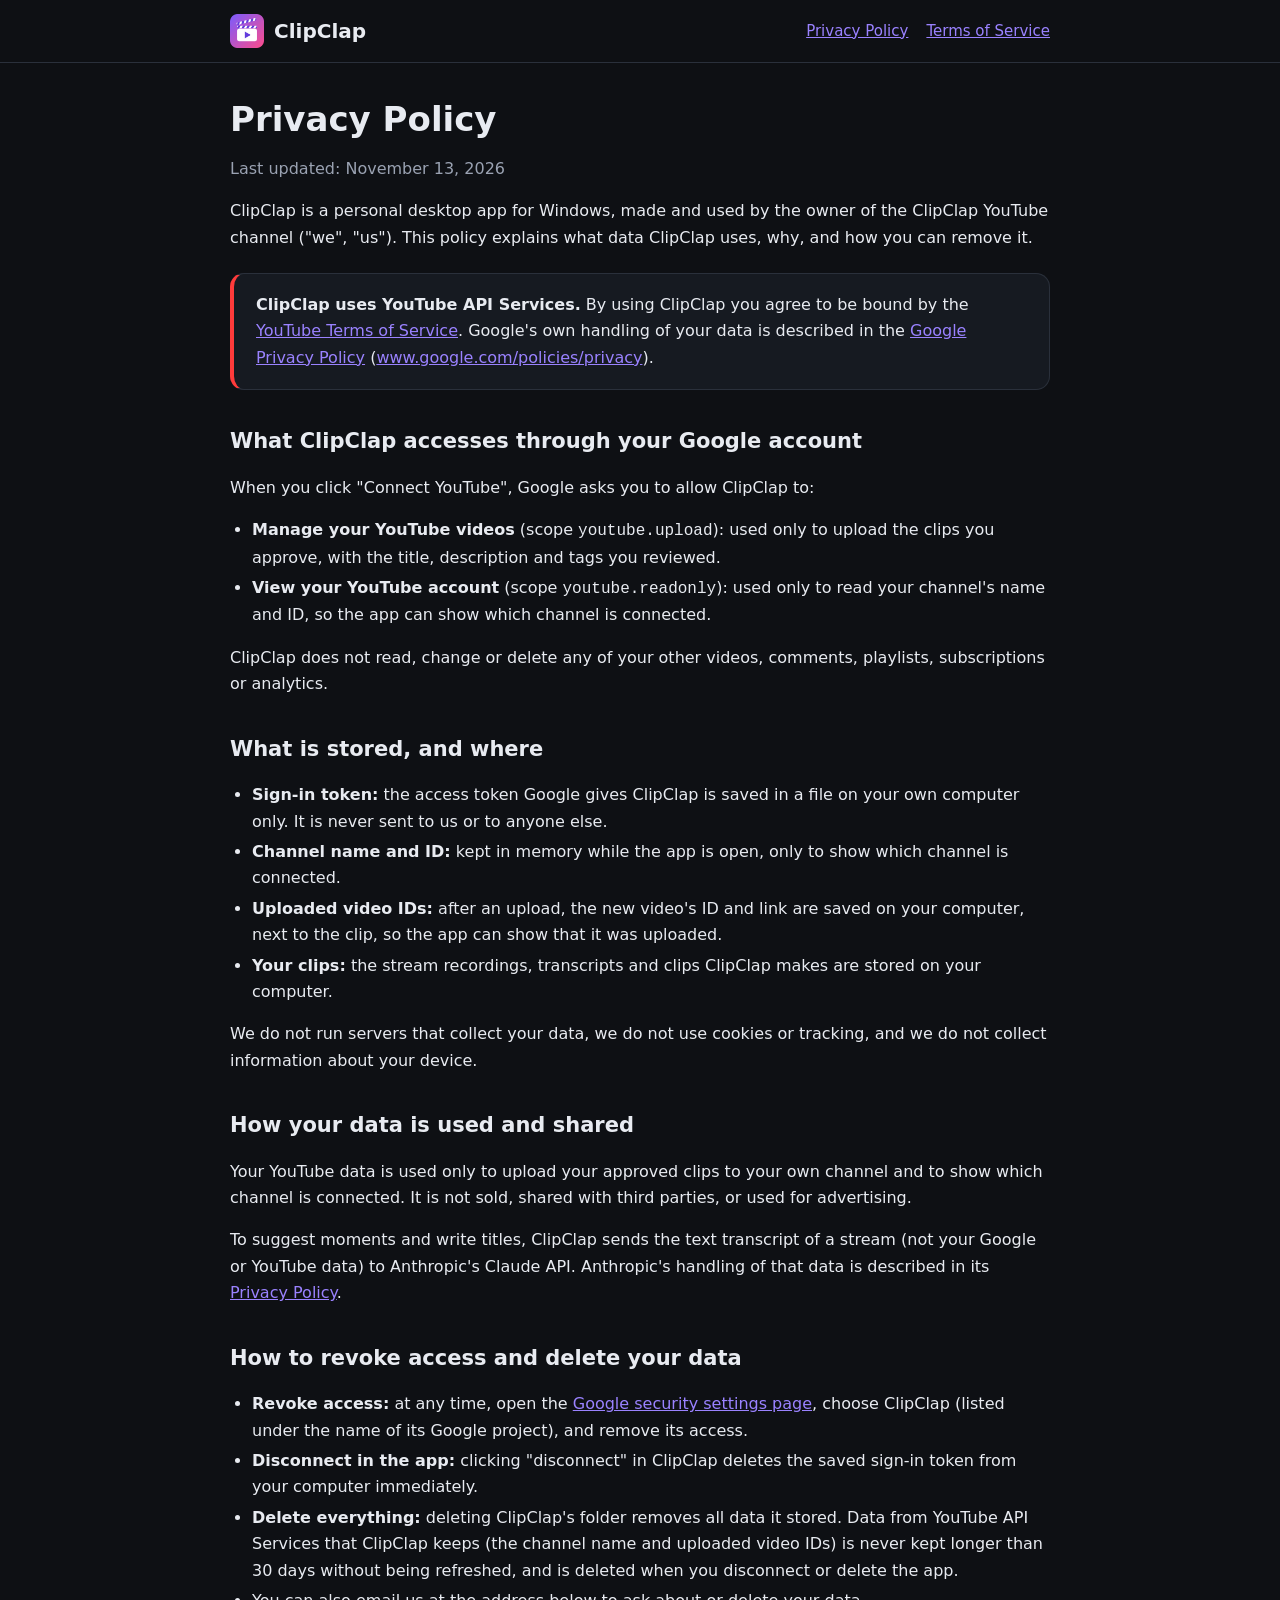
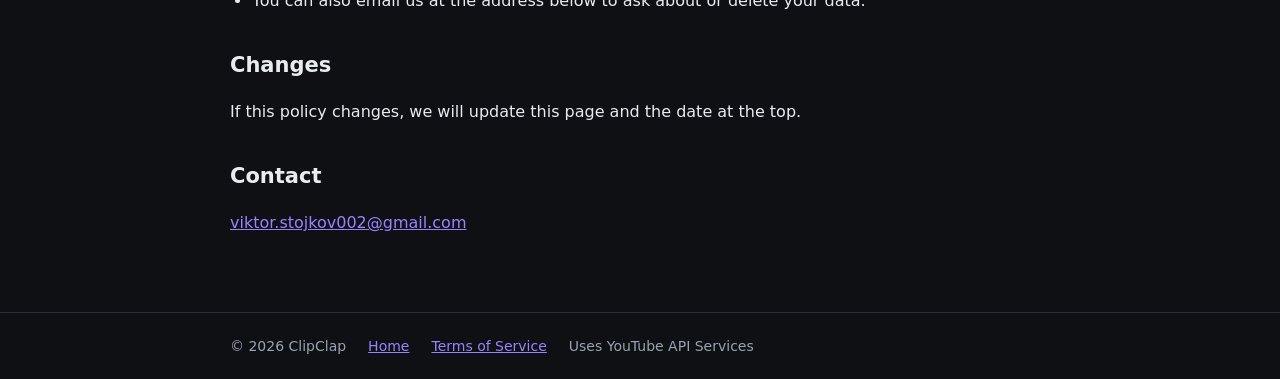
==== privacy.html @ ca822386 "Add files via upload" ====
<!doctype html>
<html lang="en">
<head>
  <meta charset="utf-8">
  <meta name="viewport" content="width=device-width, initial-scale=1">
  <title>Privacy Policy · ClipClap</title>
  <link rel="icon" href="clipclap.png">
  <link rel="stylesheet" href="style.css">
</head>
<body>
  <header>
    <div class="wrap">
      <a class="brand" href="index.html"><img src="clipclap.png" alt=""> ClipClap</a>
      <nav><a href="privacy.html">Privacy Policy</a><a href="terms.html">Terms of Service</a></nav>
    </div>
  </header>
  <main>
    <div class="wrap">
      <h1>Privacy Policy</h1>
      <p class="muted">Last updated: November 13, 2026</p>

      <p>ClipClap is a personal desktop app for Windows, made and used by the owner of the ClipClap YouTube channel
        ("we", "us"). This policy explains what data ClipClap uses, why, and how you can remove it.</p>

      <div class="card youtube">
        <strong>ClipClap uses YouTube API Services.</strong>
        By using ClipClap you agree to be bound by the <a href="https://www.youtube.com/t/terms">YouTube Terms of Service</a>.
        Google's own handling of your data is described in the
        <a href="https://policies.google.com/privacy">Google Privacy Policy</a>
        (<a href="http://www.google.com/policies/privacy">www.google.com/policies/privacy</a>).
      </div>

      <h2>What ClipClap accesses through your Google account</h2>
      <p>When you click "Connect YouTube", Google asks you to allow ClipClap to:</p>
      <ul>
        <li><strong>Manage your YouTube videos</strong> (scope <code>youtube.upload</code>): used only to upload the clips you approve, with the title, description and tags you reviewed.</li>
        <li><strong>View your YouTube account</strong> (scope <code>youtube.readonly</code>): used only to read your channel's name and ID, so the app can show which channel is connected.</li>
      </ul>
      <p>ClipClap does not read, change or delete any of your other videos, comments, playlists, subscriptions or analytics.</p>

      <h2>What is stored, and where</h2>
      <ul>
        <li><strong>Sign-in token:</strong> the access token Google gives ClipClap is saved in a file on your own computer only. It is never sent to us or to anyone else.</li>
        <li><strong>Channel name and ID:</strong> kept in memory while the app is open, only to show which channel is connected.</li>
        <li><strong>Uploaded video IDs:</strong> after an upload, the new video's ID and link are saved on your computer, next to the clip, so the app can show that it was uploaded.</li>
        <li><strong>Your clips:</strong> the stream recordings, transcripts and clips ClipClap makes are stored on your computer.</li>
      </ul>
      <p>We do not run servers that collect your data, we do not use cookies or tracking, and we do not collect information about your device.</p>

      <h2>How your data is used and shared</h2>
      <p>Your YouTube data is used only to upload your approved clips to your own channel and to show which channel is connected.
        It is not sold, shared with third parties, or used for advertising.</p>
      <p>To suggest moments and write titles, ClipClap sends the text transcript of a stream (not your Google or YouTube data)
        to Anthropic's Claude API. Anthropic's handling of that data is described in its
        <a href="https://www.anthropic.com/legal/privacy">Privacy Policy</a>.</p>

      <h2>How to revoke access and delete your data</h2>
      <ul>
        <li><strong>Revoke access:</strong> at any time, open the <a href="https://security.google.com/settings/security/permissions">Google security settings page</a>, choose ClipClap (listed under the name of its Google project), and remove its access.</li>
        <li><strong>Disconnect in the app:</strong> clicking "disconnect" in ClipClap deletes the saved sign-in token from your computer immediately.</li>
        <li><strong>Delete everything:</strong> deleting ClipClap's folder removes all data it stored. Data from YouTube API Services that ClipClap keeps (the channel name and uploaded video IDs) is never kept longer than 30 days without being refreshed, and is deleted when you disconnect or delete the app.</li>
        <li>You can also email us at the address below to ask about or delete your data.</li>
      </ul>

      <h2>Changes</h2>
      <p>If this policy changes, we will update this page and the date at the top.</p>

      <h2>Contact</h2>
      <p><a href="mailto:viktor.stojkov002@gmail.com">viktor.stojkov002@gmail.com</a></p>
    </div>
  </main>
  <footer>
    <div class="wrap">
      <span>© 2026 ClipClap</span>
      <a href="index.html">Home</a>
      <a href="terms.html">Terms of Service</a>
      <span>Uses YouTube API Services</span>
    </div>
  </footer>
</body>
</html>
---- style.css ----
:root {
  --bg: #0e1014;
  --panel: #161a21;
  --line: #2a303b;
  --text: #e8ebf1;
  --muted: #9aa2b2;
  --accent: #9a82ff;
}
* { box-sizing: border-box; }
body {
  margin: 0;
  background: var(--bg);
  color: var(--text);
  font: 16px/1.65 system-ui, -apple-system, "Segoe UI", Roboto, sans-serif;
}
a { color: var(--accent); }
header {
  border-bottom: 1px solid var(--line);
  padding: 14px 20px;
}
header .wrap { display: flex; align-items: center; gap: 12px; }
header .brand { display: flex; align-items: center; gap: 10px; font-weight: 800; font-size: 20px; color: var(--text); text-decoration: none; }
header img { width: 34px; height: 34px; }
header nav { margin-left: auto; display: flex; gap: 18px; font-size: 15px; }
.wrap { max-width: 820px; margin: 0 auto; }
main { padding: 36px 20px 60px; }
h1 { font-size: 34px; line-height: 1.2; margin: 0 0 8px; }
h2 { font-size: 21px; margin: 34px 0 8px; }
.muted { color: var(--muted); }
.card { background: var(--panel); border: 1px solid var(--line); border-radius: 14px; padding: 18px 22px; margin: 22px 0; }
.youtube { border-left: 4px solid #ff3b3b; }
footer { border-top: 1px solid var(--line); padding: 22px 20px; color: var(--muted); font-size: 14px; }
footer .wrap { display: flex; flex-wrap: wrap; gap: 8px 22px; }
ul { padding-left: 22px; }
li { margin: 4px 0; }
@media (max-width: 560px) {
  h1 { font-size: 27px; }
  header nav { gap: 12px; font-size: 14px; }
}
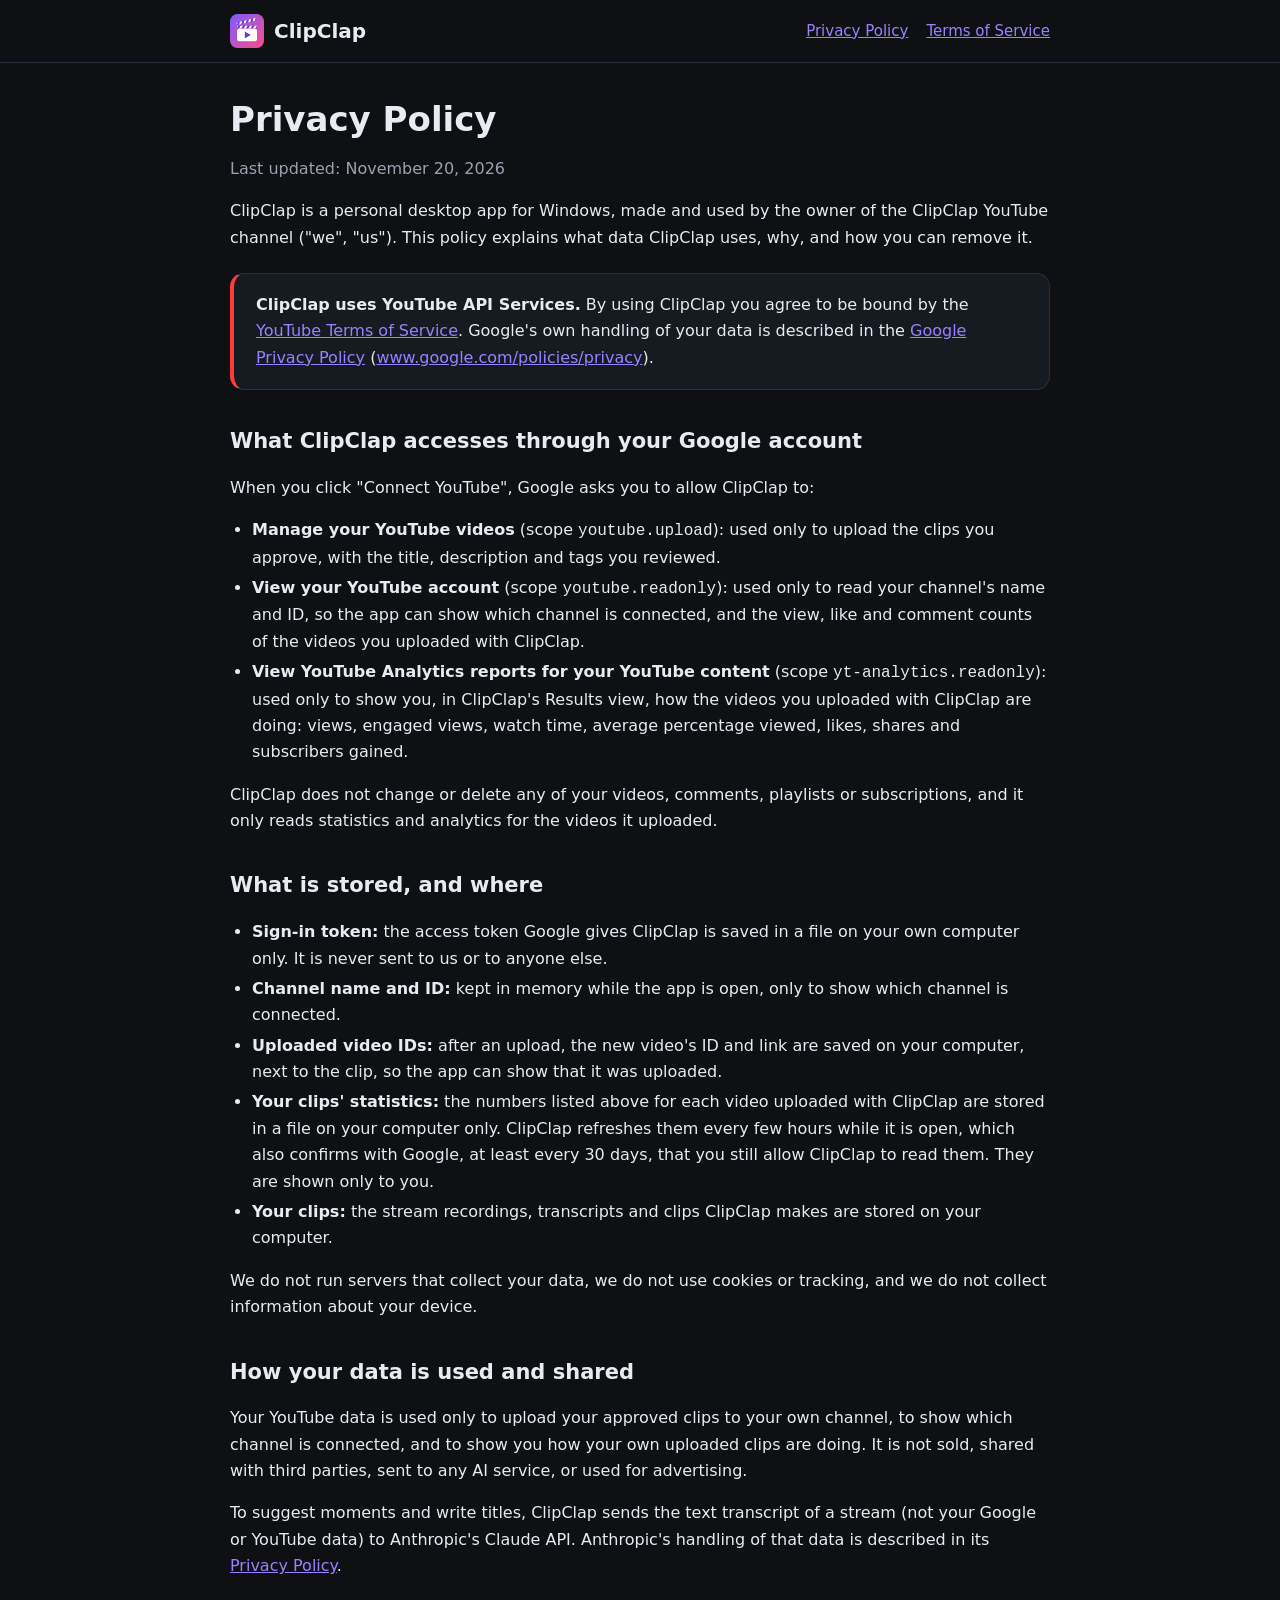
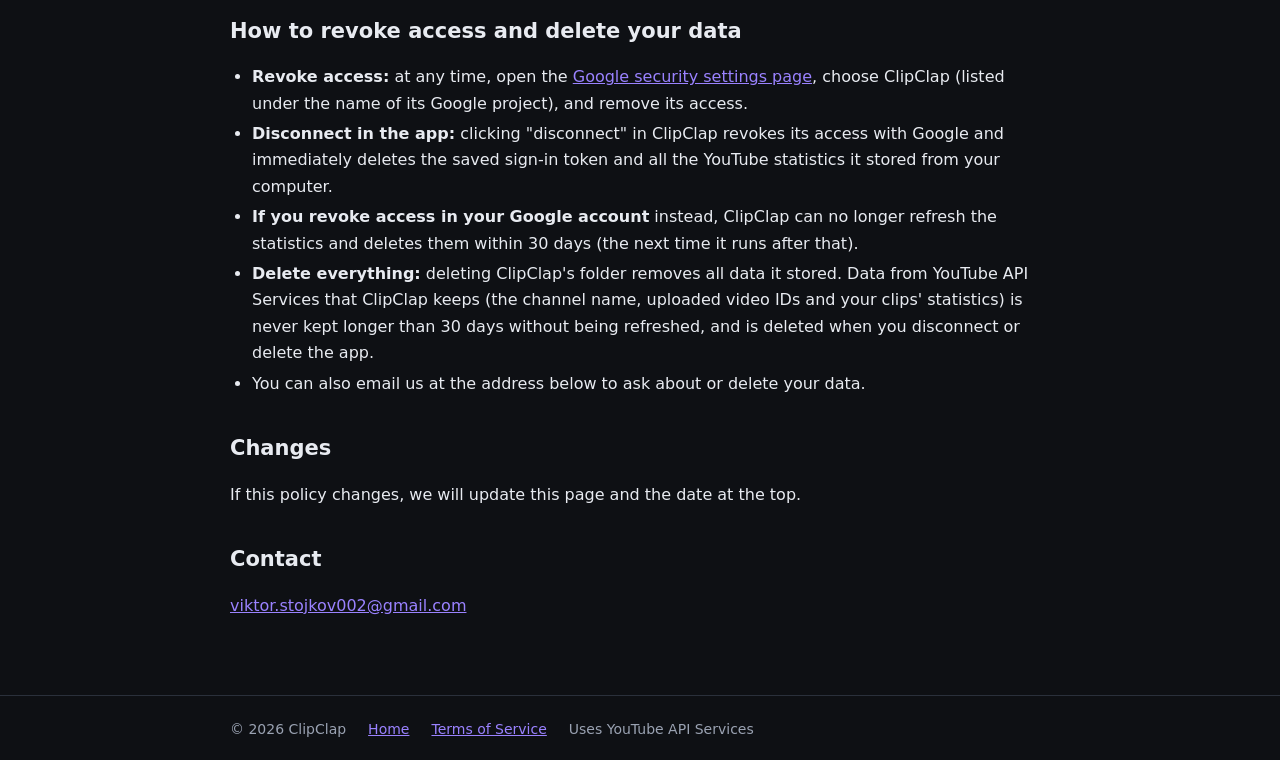
==== commit efa14603: "Add files via upload" ====
--- a/privacy.html
+++ b/privacy.html
@@ -17,7 +17,7 @@
   <main>
     <div class="wrap">
       <h1>Privacy Policy</h1>
-      <p class="muted">Last updated: November 13, 2026</p>
+      <p class="muted">Last updated: November 20, 2026</p>
 
       <p>ClipClap is a personal desktop app for Windows, made and used by the owner of the ClipClap YouTube channel
         ("we", "us"). This policy explains what data ClipClap uses, why, and how you can remove it.</p>
@@ -34,22 +34,24 @@
       <p>When you click "Connect YouTube", Google asks you to allow ClipClap to:</p>
       <ul>
         <li><strong>Manage your YouTube videos</strong> (scope <code>youtube.upload</code>): used only to upload the clips you approve, with the title, description and tags you reviewed.</li>
-        <li><strong>View your YouTube account</strong> (scope <code>youtube.readonly</code>): used only to read your channel's name and ID, so the app can show which channel is connected.</li>
+        <li><strong>View your YouTube account</strong> (scope <code>youtube.readonly</code>): used only to read your channel's name and ID, so the app can show which channel is connected, and the view, like and comment counts of the videos you uploaded with ClipClap.</li>
+        <li><strong>View YouTube Analytics reports for your YouTube content</strong> (scope <code>yt-analytics.readonly</code>): used only to show you, in ClipClap's Results view, how the videos you uploaded with ClipClap are doing: views, engaged views, watch time, average percentage viewed, likes, shares and subscribers gained.</li>
       </ul>
-      <p>ClipClap does not read, change or delete any of your other videos, comments, playlists, subscriptions or analytics.</p>
+      <p>ClipClap does not change or delete any of your videos, comments, playlists or subscriptions, and it only reads statistics and analytics for the videos it uploaded.</p>
 
       <h2>What is stored, and where</h2>
       <ul>
         <li><strong>Sign-in token:</strong> the access token Google gives ClipClap is saved in a file on your own computer only. It is never sent to us or to anyone else.</li>
         <li><strong>Channel name and ID:</strong> kept in memory while the app is open, only to show which channel is connected.</li>
         <li><strong>Uploaded video IDs:</strong> after an upload, the new video's ID and link are saved on your computer, next to the clip, so the app can show that it was uploaded.</li>
+        <li><strong>Your clips' statistics:</strong> the numbers listed above for each video uploaded with ClipClap are stored in a file on your computer only. ClipClap refreshes them every few hours while it is open, which also confirms with Google, at least every 30 days, that you still allow ClipClap to read them. They are shown only to you.</li>
         <li><strong>Your clips:</strong> the stream recordings, transcripts and clips ClipClap makes are stored on your computer.</li>
       </ul>
       <p>We do not run servers that collect your data, we do not use cookies or tracking, and we do not collect information about your device.</p>
 
       <h2>How your data is used and shared</h2>
-      <p>Your YouTube data is used only to upload your approved clips to your own channel and to show which channel is connected.
-        It is not sold, shared with third parties, or used for advertising.</p>
+      <p>Your YouTube data is used only to upload your approved clips to your own channel, to show which channel is connected,
+        and to show you how your own uploaded clips are doing. It is not sold, shared with third parties, sent to any AI service, or used for advertising.</p>
       <p>To suggest moments and write titles, ClipClap sends the text transcript of a stream (not your Google or YouTube data)
         to Anthropic's Claude API. Anthropic's handling of that data is described in its
         <a href="https://www.anthropic.com/legal/privacy">Privacy Policy</a>.</p>
@@ -57,8 +59,9 @@
       <h2>How to revoke access and delete your data</h2>
       <ul>
         <li><strong>Revoke access:</strong> at any time, open the <a href="https://security.google.com/settings/security/permissions">Google security settings page</a>, choose ClipClap (listed under the name of its Google project), and remove its access.</li>
-        <li><strong>Disconnect in the app:</strong> clicking "disconnect" in ClipClap deletes the saved sign-in token from your computer immediately.</li>
-        <li><strong>Delete everything:</strong> deleting ClipClap's folder removes all data it stored. Data from YouTube API Services that ClipClap keeps (the channel name and uploaded video IDs) is never kept longer than 30 days without being refreshed, and is deleted when you disconnect or delete the app.</li>
+        <li><strong>Disconnect in the app:</strong> clicking "disconnect" in ClipClap revokes its access with Google and immediately deletes the saved sign-in token and all the YouTube statistics it stored from your computer.</li>
+        <li><strong>If you revoke access in your Google account</strong> instead, ClipClap can no longer refresh the statistics and deletes them within 30 days (the next time it runs after that).</li>
+        <li><strong>Delete everything:</strong> deleting ClipClap's folder removes all data it stored. Data from YouTube API Services that ClipClap keeps (the channel name, uploaded video IDs and your clips' statistics) is never kept longer than 30 days without being refreshed, and is deleted when you disconnect or delete the app.</li>
         <li>You can also email us at the address below to ask about or delete your data.</li>
       </ul>
 
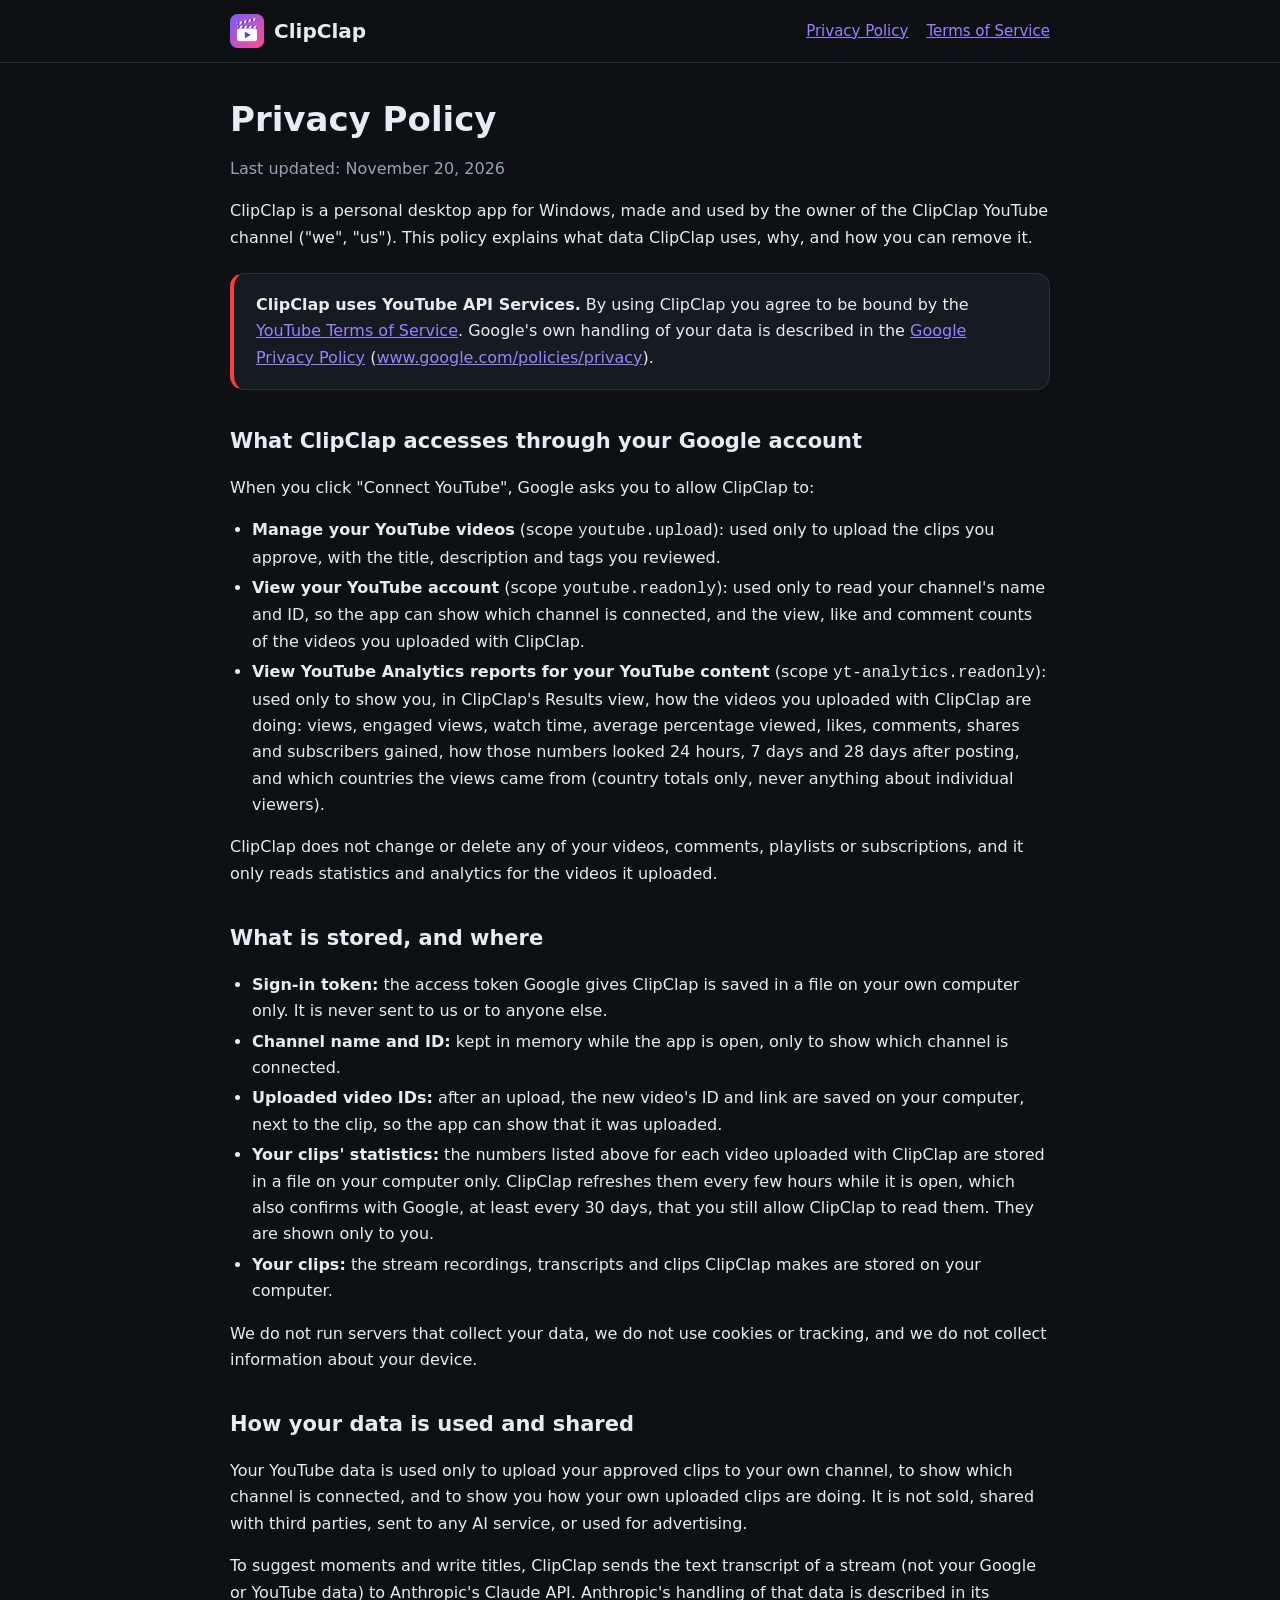
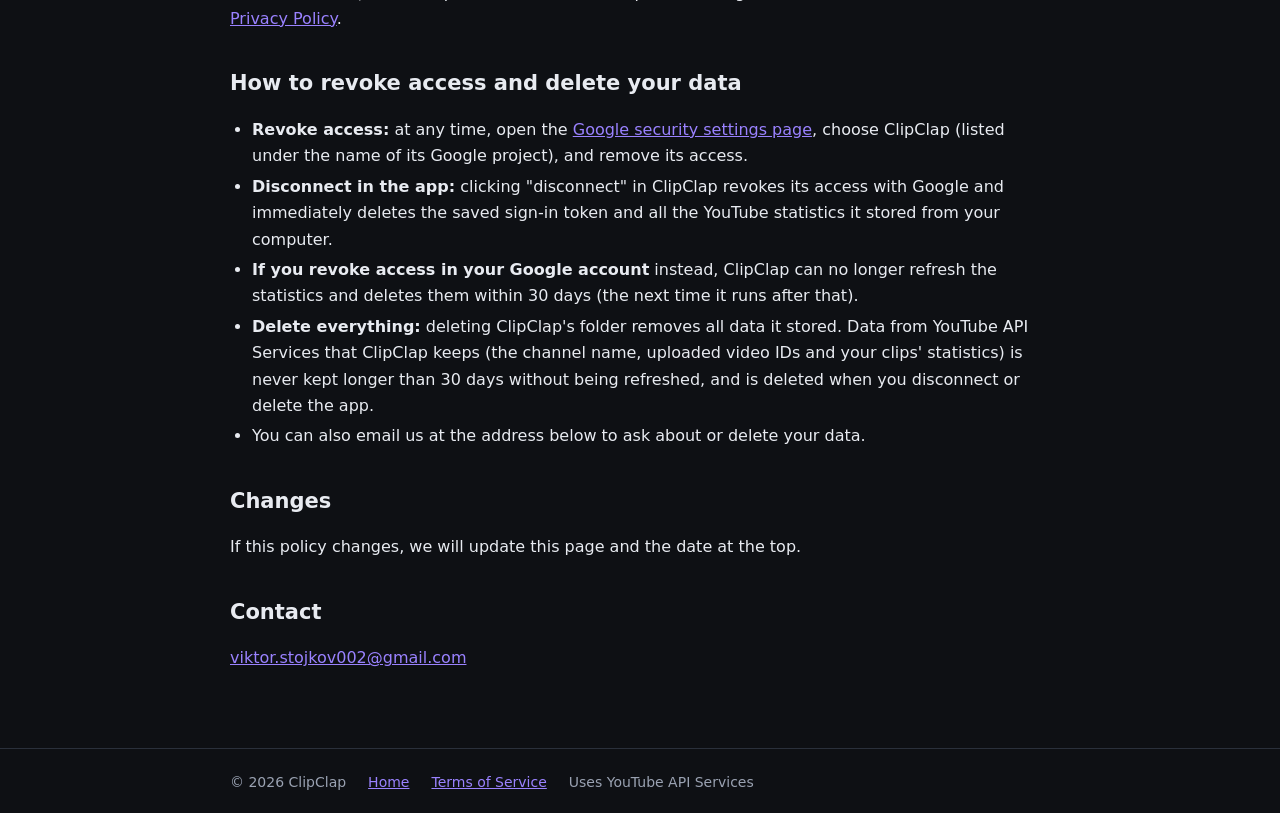
==== commit 61913d2b: "Add files via upload" ====
--- a/privacy.html
+++ b/privacy.html
@@ -35,7 +35,7 @@
       <ul>
         <li><strong>Manage your YouTube videos</strong> (scope <code>youtube.upload</code>): used only to upload the clips you approve, with the title, description and tags you reviewed.</li>
         <li><strong>View your YouTube account</strong> (scope <code>youtube.readonly</code>): used only to read your channel's name and ID, so the app can show which channel is connected, and the view, like and comment counts of the videos you uploaded with ClipClap.</li>
-        <li><strong>View YouTube Analytics reports for your YouTube content</strong> (scope <code>yt-analytics.readonly</code>): used only to show you, in ClipClap's Results view, how the videos you uploaded with ClipClap are doing: views, engaged views, watch time, average percentage viewed, likes, shares and subscribers gained.</li>
+        <li><strong>View YouTube Analytics reports for your YouTube content</strong> (scope <code>yt-analytics.readonly</code>): used only to show you, in ClipClap's Results view, how the videos you uploaded with ClipClap are doing: views, engaged views, watch time, average percentage viewed, likes, comments, shares and subscribers gained, how those numbers looked 24 hours, 7 days and 28 days after posting, and which countries the views came from (country totals only, never anything about individual viewers).</li>
       </ul>
       <p>ClipClap does not change or delete any of your videos, comments, playlists or subscriptions, and it only reads statistics and analytics for the videos it uploaded.</p>
 
